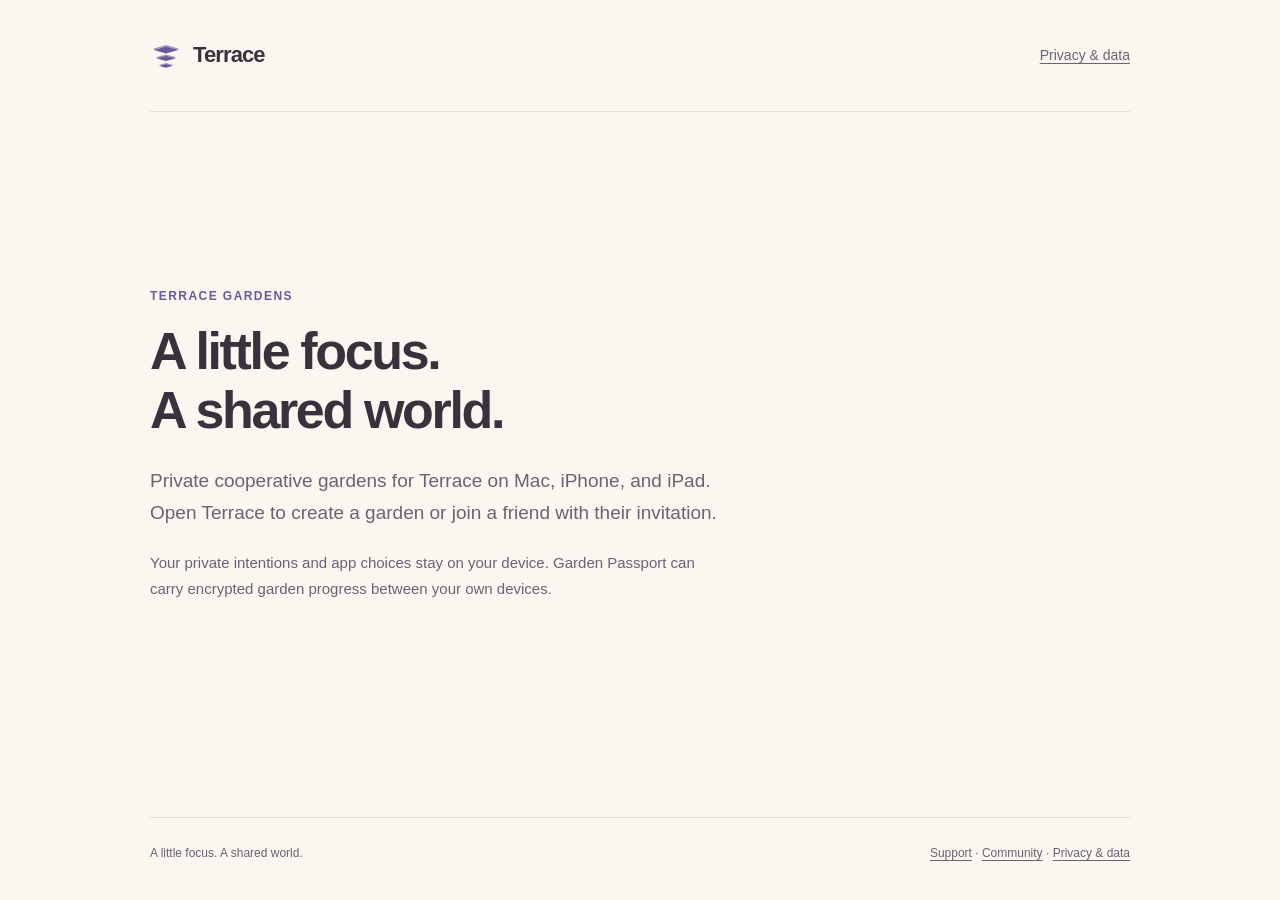
==== docs/index.html @ 82a07c38 "Publish Terrace privacy, support and community pages" ====
<!doctype html>
<html lang="en"><head><meta charset="utf-8"><meta name="referrer" content="no-referrer"><meta http-equiv="Content-Security-Policy" content="default-src 'none'; style-src 'unsafe-inline'; img-src 'self'; base-uri 'none'; form-action 'none'"><meta name="viewport" content="width=device-width, initial-scale=1"><title>Terrace — A little focus. A shared world.</title><meta name="description" content="Private cooperative gardens for quiet focus on Mac, iPhone, and iPad."><style>
  :root { color-scheme: light dark; --paper:#faf7f1; --card:#fffdf8; --ink:#38323d; --muted:#6b6272; --line:#e5ded6; --violet:#6b589c; --wash:#eee7f4; }
  * { box-sizing:border-box; }
  html { scroll-padding-top:2rem; }
  body { margin:0; background:var(--paper); color:var(--ink); font:17px/1.75 -apple-system,BlinkMacSystemFont,"Segoe UI",sans-serif; -webkit-font-smoothing:antialiased; }
  a { color:var(--violet); text-underline-offset:.22em; }
  a:focus-visible { outline:3px solid var(--violet); outline-offset:5px; border-radius:3px; }
  .skip { position:absolute; left:1rem; top:-5rem; padding:.5rem 1rem; background:var(--card); z-index:2; }
  .skip:focus { top:1rem; }
  .shell { max-width:1060px; margin:auto; padding:0 40px; }
  .masthead { display:flex; justify-content:space-between; align-items:center; gap:20px; min-height:112px; border-bottom:1px solid var(--line); }
  .brand { display:inline-flex; align-items:center; gap:11px; color:var(--ink); font-size:22px; font-weight:650; letter-spacing:-.04em; text-decoration:none; }
  .mark { display:block; flex:none; width:32px; height:32px; fill:var(--violet); }
  .mark .fold { opacity:.62; }
  .nav-link { color:var(--muted); font-size:14px; }
  .intro { max-width:720px; padding:70px 0 58px; }
  .eyebrow { color:var(--violet); font-size:12px; line-height:1.5; font-weight:650; letter-spacing:.12em; text-transform:uppercase; margin:0 0 17px; }
  h1 { font-size:clamp(34px,5vw,52px); font-weight:590; line-height:1.15; letter-spacing:-.045em; margin:0 0 24px; }
  .lede { max-width:610px; color:var(--muted); font-size:19px; line-height:1.65; margin:0; }
  .date { display:inline-block; color:var(--muted); font-size:12px; margin-top:24px; padding:4px 11px; border:1px solid var(--line); border-radius:20px; }
  .document { display:grid; grid-template-columns:190px minmax(0,1fr); gap:60px; align-items:start; padding-bottom:72px; }
  .contents { font-size:13px; line-height:1.55; padding-top:6px; }
  .contents p { margin:0 0 16px; color:var(--muted); font-size:11px; letter-spacing:.08em; text-transform:uppercase; font-weight:600; }
  .contents ol { list-style:none; padding:0; margin:0; display:grid; gap:14px; }
  .contents a { color:var(--muted); text-decoration:none; }
  .contents a:hover { color:var(--violet); text-decoration:underline; }
  .policy { max-width:610px; }
  .policy section { margin:0 0 33px; }
  h2 { font-size:19px; line-height:1.4; font-weight:620; letter-spacing:-.02em; margin:0 0 10px; }
  .policy p { color:var(--muted); margin:0; }
  .note { background:var(--wash); border-radius:18px; padding:24px 28px; margin:0 0 38px; }
  .note p { margin:0; font-size:15px; line-height:1.7; }
  .footer { display:flex; justify-content:space-between; gap:20px; border-top:1px solid var(--line); padding:25px 0 36px; color:var(--muted); font-size:12px; }
  .footer a { color:var(--muted); }
  .home { min-height:calc(100svh - 195px); display:flex; align-items:center; }
  .home .intro { padding:85px 0 110px; }
  .home h1 { max-width:660px; }
  .home .lede + p { color:var(--muted); font-size:15px; max-width:570px; margin-top:22px; }
  @media (max-width:720px) {
    .shell { padding:0 24px; } .masthead { min-height:88px; }
    .intro { padding:47px 0 36px; } .document { grid-template-columns:1fr; gap:30px; padding-bottom:30px; }
    .contents { padding:0 0 26px; border-bottom:1px solid var(--line); }
    .contents ol { grid-template-columns:repeat(2,minmax(0,1fr)); gap:13px 18px; }
    .lede { font-size:17px; } .note { padding:21px 23px; } .footer { flex-wrap:wrap; }
    .home .intro { padding:65px 0 90px; }
  }
  @media (prefers-color-scheme:dark) {
    :root { --paper:#252127; --card:#302a33; --ink:#f6f0e7; --muted:#bdb1c2; --line:#4d424f; --violet:#c7b6e7; --wash:#38303e; }
  }
  @media (prefers-contrast:more) { :root { --muted:var(--ink); } .contents a { text-decoration:underline; } }
  @media print { :root { color-scheme:light; --paper:#fff; --ink:#000; --muted:#222; } .contents,.skip,.nav-link { display:none; } .document { display:block; } .shell { padding:0; } .intro { padding:30px 0; } .note { border:1px solid #ddd; } }
</style></head>
<body><a class="skip" href="#main">Skip to content</a><div class="shell">
<header class="masthead"><a class="brand" href="./" aria-label="Terrace home"><svg class="mark" viewBox="0 0 100 100" aria-hidden="true" focusable="false"><path class="fold" d="M 12 31 L 50 20 L 88 31 L 88 26.5 L 50 15.5 L 12 26.5 Z M 21 57.5 L 50 49 L 79 57.5 L 79 53.5 L 50 45 L 21 53.5 Z M 30 81 L 50 75 L 70 81 L 70 77.5 L 50 71.5 L 30 77.5 Z"/><path d="M 12 31 L 50 42 L 88 31 L 50 20 Z M 21 57.5 L 50 66 L 79 57.5 L 50 49 Z M 30 81 L 50 87 L 70 81 L 50 75 Z"/></svg>Terrace</a><a class="nav-link" href="./privacy/">Privacy &amp; data</a></header>
<main id="main" class="home"><div class="intro"><p class="eyebrow">Terrace gardens</p><h1>A little focus.<br>A shared world.</h1><p class="lede">Private cooperative gardens for Terrace on Mac, iPhone, and iPad. Open Terrace to create a garden or join a friend with their invitation.</p><p>Your private intentions and app choices stay on your device. Garden Passport can carry encrypted garden progress between your own devices.</p></div></main>
<footer class="footer"><span>A little focus. A shared world.</span><span><a href="./support/">Support</a> · <a href="./community/">Community</a> · <a href="./privacy/">Privacy &amp; data</a></span></footer>
</div></body></html>
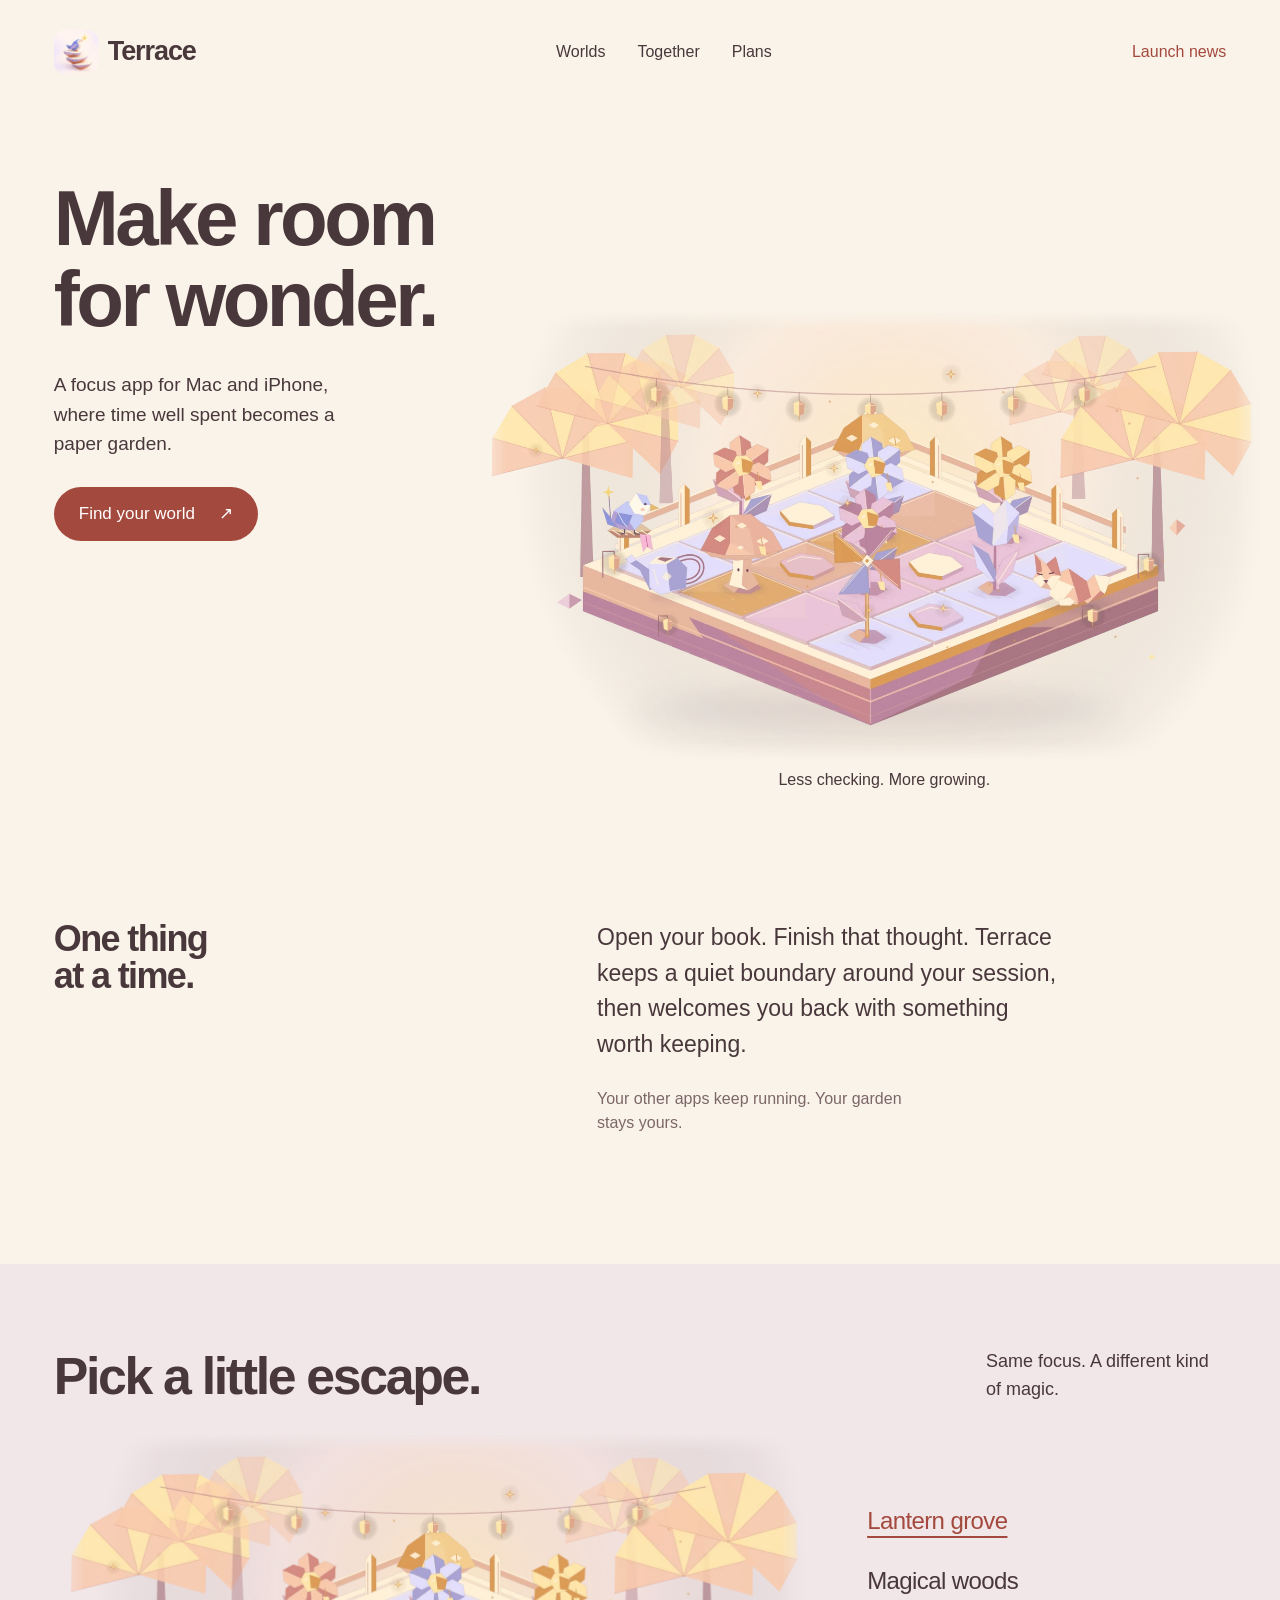
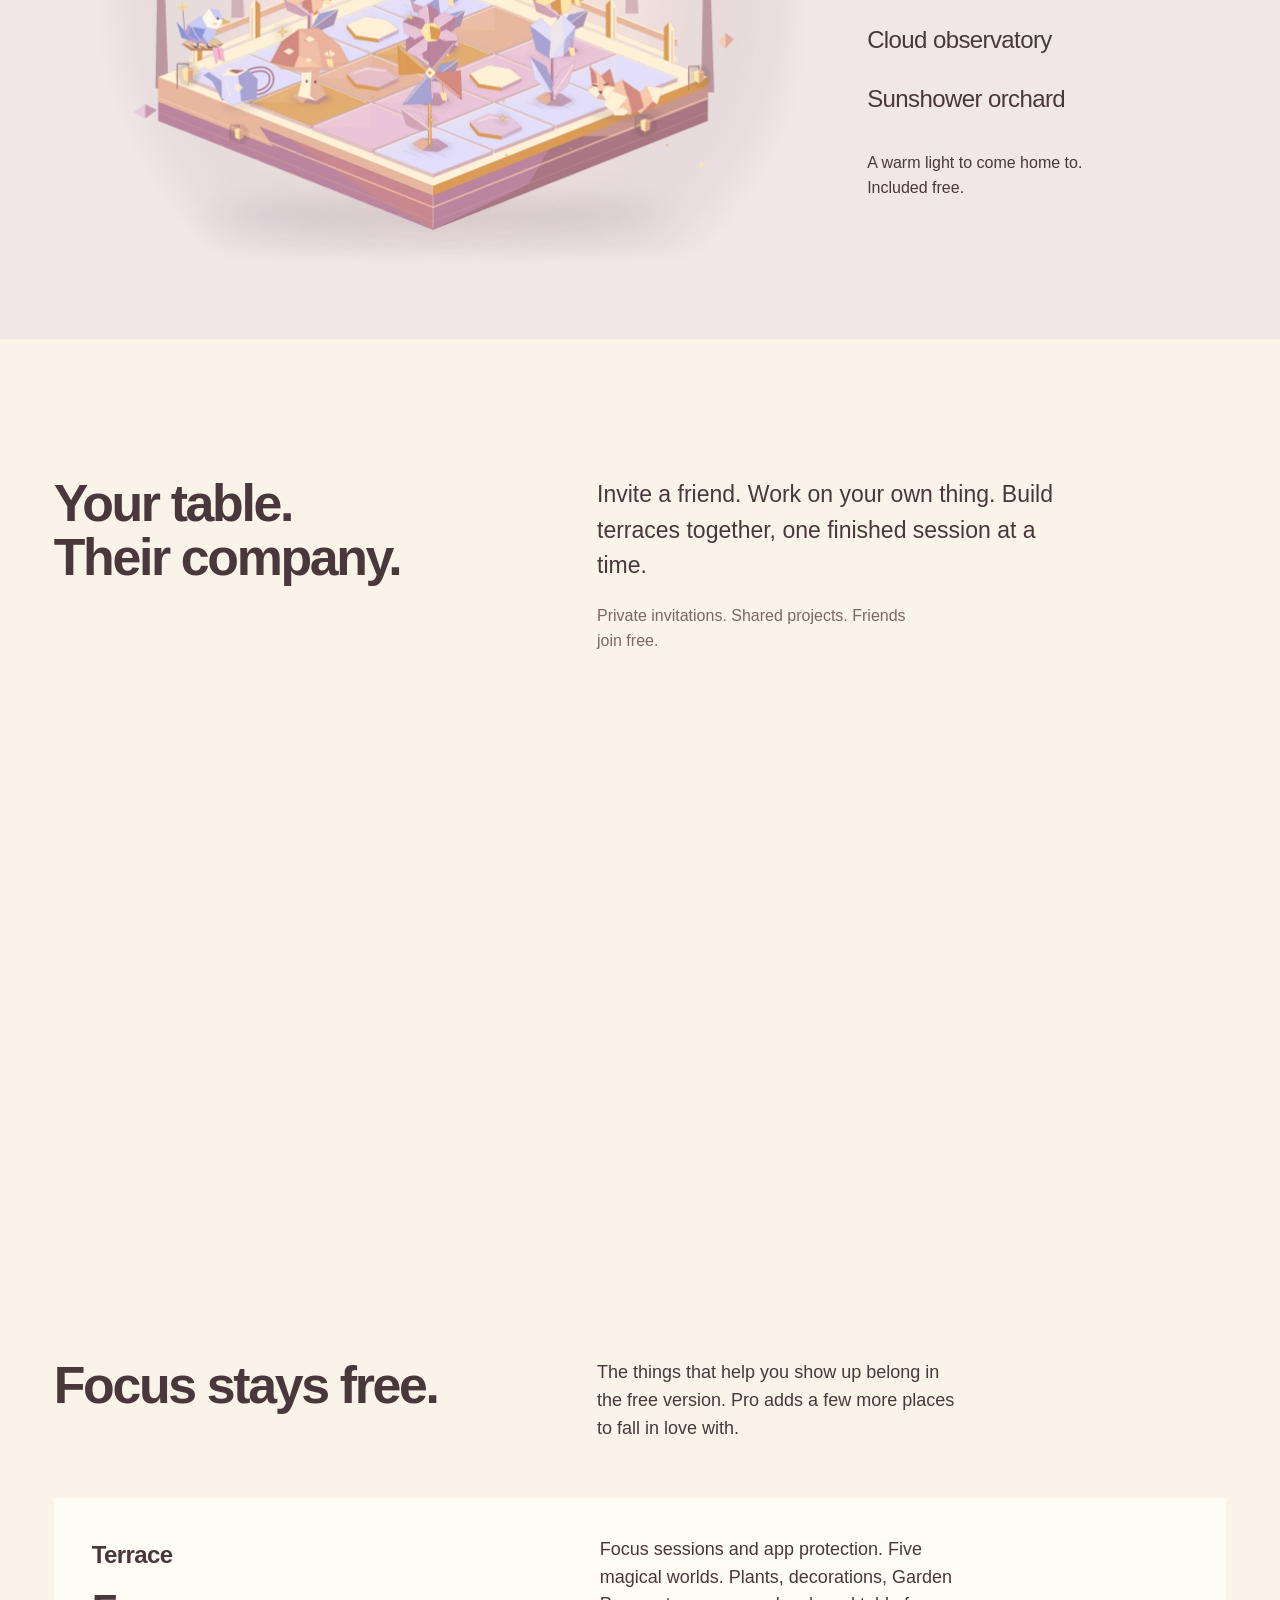
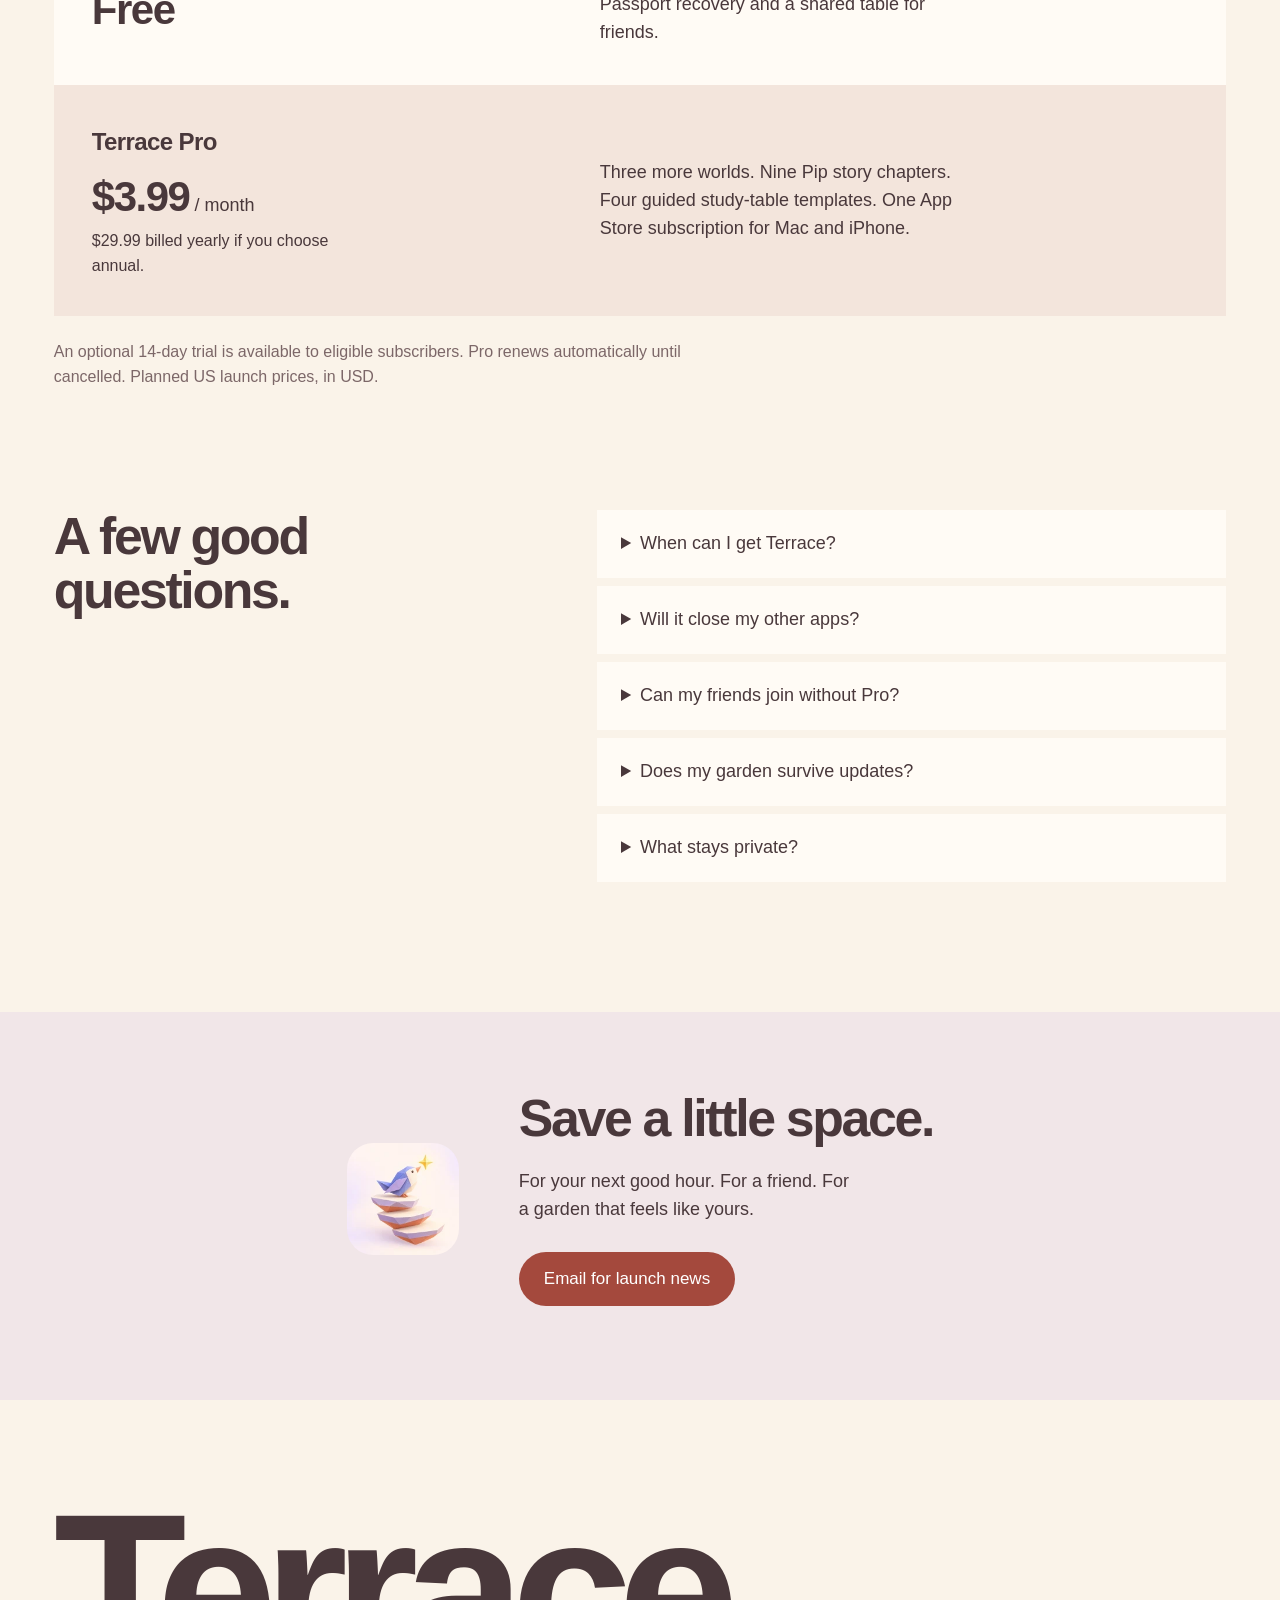
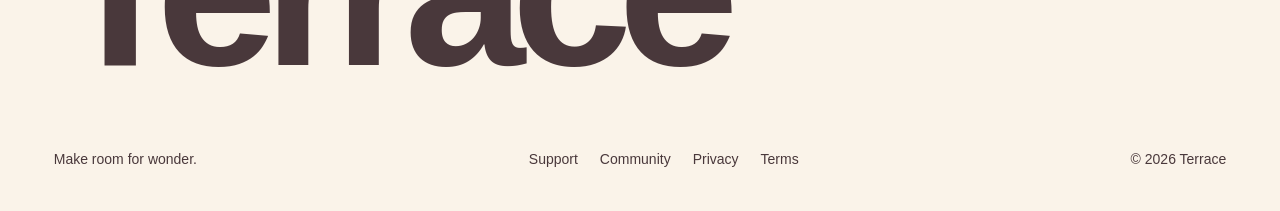
==== commit cd4ae2af: "Build Terrace's garden-led launch page" ====
--- a/docs/index.html
+++ b/docs/index.html
@@ -1,58 +1,92 @@
 <!doctype html>
-<html lang="en"><head><meta charset="utf-8"><meta name="referrer" content="no-referrer"><meta http-equiv="Content-Security-Policy" content="default-src 'none'; style-src 'unsafe-inline'; img-src 'self'; base-uri 'none'; form-action 'none'"><meta name="viewport" content="width=device-width, initial-scale=1"><title>Terrace — A little focus. A shared world.</title><meta name="description" content="Private cooperative gardens for quiet focus on Mac, iPhone, and iPad."><style>
-  :root { color-scheme: light dark; --paper:#faf7f1; --card:#fffdf8; --ink:#38323d; --muted:#6b6272; --line:#e5ded6; --violet:#6b589c; --wash:#eee7f4; }
-  * { box-sizing:border-box; }
-  html { scroll-padding-top:2rem; }
-  body { margin:0; background:var(--paper); color:var(--ink); font:17px/1.75 -apple-system,BlinkMacSystemFont,"Segoe UI",sans-serif; -webkit-font-smoothing:antialiased; }
-  a { color:var(--violet); text-underline-offset:.22em; }
-  a:focus-visible { outline:3px solid var(--violet); outline-offset:5px; border-radius:3px; }
-  .skip { position:absolute; left:1rem; top:-5rem; padding:.5rem 1rem; background:var(--card); z-index:2; }
-  .skip:focus { top:1rem; }
-  .shell { max-width:1060px; margin:auto; padding:0 40px; }
-  .masthead { display:flex; justify-content:space-between; align-items:center; gap:20px; min-height:112px; border-bottom:1px solid var(--line); }
-  .brand { display:inline-flex; align-items:center; gap:11px; color:var(--ink); font-size:22px; font-weight:650; letter-spacing:-.04em; text-decoration:none; }
-  .mark { display:block; flex:none; width:32px; height:32px; fill:var(--violet); }
-  .mark .fold { opacity:.62; }
-  .nav-link { color:var(--muted); font-size:14px; }
-  .intro { max-width:720px; padding:70px 0 58px; }
-  .eyebrow { color:var(--violet); font-size:12px; line-height:1.5; font-weight:650; letter-spacing:.12em; text-transform:uppercase; margin:0 0 17px; }
-  h1 { font-size:clamp(34px,5vw,52px); font-weight:590; line-height:1.15; letter-spacing:-.045em; margin:0 0 24px; }
-  .lede { max-width:610px; color:var(--muted); font-size:19px; line-height:1.65; margin:0; }
-  .date { display:inline-block; color:var(--muted); font-size:12px; margin-top:24px; padding:4px 11px; border:1px solid var(--line); border-radius:20px; }
-  .document { display:grid; grid-template-columns:190px minmax(0,1fr); gap:60px; align-items:start; padding-bottom:72px; }
-  .contents { font-size:13px; line-height:1.55; padding-top:6px; }
-  .contents p { margin:0 0 16px; color:var(--muted); font-size:11px; letter-spacing:.08em; text-transform:uppercase; font-weight:600; }
-  .contents ol { list-style:none; padding:0; margin:0; display:grid; gap:14px; }
-  .contents a { color:var(--muted); text-decoration:none; }
-  .contents a:hover { color:var(--violet); text-decoration:underline; }
-  .policy { max-width:610px; }
-  .policy section { margin:0 0 33px; }
-  h2 { font-size:19px; line-height:1.4; font-weight:620; letter-spacing:-.02em; margin:0 0 10px; }
-  .policy p { color:var(--muted); margin:0; }
-  .note { background:var(--wash); border-radius:18px; padding:24px 28px; margin:0 0 38px; }
-  .note p { margin:0; font-size:15px; line-height:1.7; }
-  .footer { display:flex; justify-content:space-between; gap:20px; border-top:1px solid var(--line); padding:25px 0 36px; color:var(--muted); font-size:12px; }
-  .footer a { color:var(--muted); }
-  .home { min-height:calc(100svh - 195px); display:flex; align-items:center; }
-  .home .intro { padding:85px 0 110px; }
-  .home h1 { max-width:660px; }
-  .home .lede + p { color:var(--muted); font-size:15px; max-width:570px; margin-top:22px; }
-  @media (max-width:720px) {
-    .shell { padding:0 24px; } .masthead { min-height:88px; }
-    .intro { padding:47px 0 36px; } .document { grid-template-columns:1fr; gap:30px; padding-bottom:30px; }
-    .contents { padding:0 0 26px; border-bottom:1px solid var(--line); }
-    .contents ol { grid-template-columns:repeat(2,minmax(0,1fr)); gap:13px 18px; }
-    .lede { font-size:17px; } .note { padding:21px 23px; } .footer { flex-wrap:wrap; }
-    .home .intro { padding:65px 0 90px; }
-  }
-  @media (prefers-color-scheme:dark) {
-    :root { --paper:#252127; --card:#302a33; --ink:#f6f0e7; --muted:#bdb1c2; --line:#4d424f; --violet:#c7b6e7; --wash:#38303e; }
-  }
-  @media (prefers-contrast:more) { :root { --muted:var(--ink); } .contents a { text-decoration:underline; } }
-  @media print { :root { color-scheme:light; --paper:#fff; --ink:#000; --muted:#222; } .contents,.skip,.nav-link { display:none; } .document { display:block; } .shell { padding:0; } .intro { padding:30px 0; } .note { border:1px solid #ddd; } }
-</style></head>
-<body><a class="skip" href="#main">Skip to content</a><div class="shell">
-<header class="masthead"><a class="brand" href="./" aria-label="Terrace home"><svg class="mark" viewBox="0 0 100 100" aria-hidden="true" focusable="false"><path class="fold" d="M 12 31 L 50 20 L 88 31 L 88 26.5 L 50 15.5 L 12 26.5 Z M 21 57.5 L 50 49 L 79 57.5 L 79 53.5 L 50 45 L 21 53.5 Z M 30 81 L 50 75 L 70 81 L 70 77.5 L 50 71.5 L 30 77.5 Z"/><path d="M 12 31 L 50 42 L 88 31 L 50 20 Z M 21 57.5 L 50 66 L 79 57.5 L 50 49 Z M 30 81 L 50 87 L 70 81 L 50 75 Z"/></svg>Terrace</a><a class="nav-link" href="./privacy/">Privacy &amp; data</a></header>
-<main id="main" class="home"><div class="intro"><p class="eyebrow">Terrace gardens</p><h1>A little focus.<br>A shared world.</h1><p class="lede">Private cooperative gardens for Terrace on Mac, iPhone, and iPad. Open Terrace to create a garden or join a friend with their invitation.</p><p>Your private intentions and app choices stay on your device. Garden Passport can carry encrypted garden progress between your own devices.</p></div></main>
-<footer class="footer"><span>A little focus. A shared world.</span><span><a href="./support/">Support</a> · <a href="./community/">Community</a> · <a href="./privacy/">Privacy &amp; data</a></span></footer>
-</div></body></html>+<html lang="en">
+<head>
+  <meta charset="utf-8">
+  <meta name="viewport" content="width=device-width, initial-scale=1">
+  <meta name="referrer" content="no-referrer">
+  <meta http-equiv="Content-Security-Policy" content="default-src 'none'; style-src 'self'; script-src 'self'; img-src 'self'; base-uri 'none'; form-action 'none'; object-src 'none'">
+  <title>Terrace — Make room for wonder</title>
+  <meta name="description" content="A focus app for Mac and iPhone, where time well spent becomes a paper garden. Grow on your own, or share a study table with friends.">
+  <meta name="theme-color" content="#FAF3E9">
+  <link rel="canonical" href="https://terrace-garden.github.io/">
+  <meta property="og:title" content="Terrace — Make room for wonder">
+  <meta property="og:description" content="Less checking. A little more wonder. A paper garden for your focus, coming to Mac and iPhone.">
+  <meta property="og:type" content="website">
+  <meta property="og:url" content="https://terrace-garden.github.io/">
+  <meta property="og:image" content="https://terrace-garden.github.io/assets/social-preview.png">
+  <meta name="twitter:card" content="summary_large_image">
+  <link rel="icon" href="assets/terrace-icon.webp">
+  <link rel="preload" href="assets/lantern-grove.webp" as="image" fetchpriority="high">
+  <link rel="stylesheet" href="landing.css">
+  <script src="landing.js" defer></script>
+</head>
+<body>
+  <a class="skip" href="#main">Skip to content</a>
+  <header class="masthead frame">
+    <a class="wordmark" href="./" aria-label="Terrace home"><img src="assets/terrace-icon.webp" width="44" height="44" alt="">Terrace</a>
+    <nav aria-label="Main navigation"><a href="#worlds">Worlds</a><a href="#together">Together</a><a href="#plans">Plans</a></nav>
+    <a class="launch-link" href="#launch">Launch news</a>
+  </header>
+  <main id="main">
+    <section class="hero frame" aria-labelledby="hero-title">
+      <div class="hero-copy">
+        <h1 id="hero-title"><span>Make room</span><span>for wonder.</span></h1>
+        <p>A focus app for Mac and iPhone, where time well spent becomes a paper garden.</p>
+        <a class="button" href="#worlds">Find your world <span aria-hidden="true">↗</span></a>
+      </div>
+      <figure class="hero-garden">
+        <img src="assets/lantern-grove.webp" alt="An origami terrace with peach paper trees, lanterns, flowers and Pip perched on the fence." width="1520" height="860" fetchpriority="high">
+        <figcaption>Less checking. More growing.</figcaption>
+      </figure>
+    </section>
+    <section class="focus-intro frame" aria-labelledby="focus-title">
+      <h2 id="focus-title">One thing at a time.</h2>
+      <p>Open your book. Finish that thought. Terrace keeps a quiet boundary around your session, then welcomes you back with something worth keeping.</p>
+      <p class="focus-footnote">Your other apps keep running. Your garden stays yours.</p>
+    </section>
+    <section class="worlds" id="worlds" aria-labelledby="worlds-title">
+      <div class="world-heading frame"><h2 id="worlds-title">Pick a little escape.</h2><p>Same focus. A different kind of magic.</p></div>
+      <div class="world-stage frame" data-ui>
+        <div class="world-picture" role="tabpanel" id="world-panel" aria-labelledby="world-lantern">
+          <img id="world-image" src="assets/lantern-grove.webp" alt="Lantern grove, with peach paper trees and a warm string of lanterns." width="1520" height="860" loading="lazy" decoding="async">
+        </div>
+        <div class="world-picker">
+          <div class="world-tabs" role="tablist" aria-label="Garden worlds" aria-orientation="vertical">
+            <button id="world-lantern" type="button" role="tab" aria-selected="true" aria-controls="world-panel" data-world="lantern">Lantern grove</button>
+            <button id="world-woods" type="button" role="tab" aria-selected="false" aria-controls="world-panel" tabindex="-1" data-world="woods">Magical woods</button>
+            <button id="world-cloud" type="button" role="tab" aria-selected="false" aria-controls="world-panel" tabindex="-1" data-world="cloud">Cloud observatory</button>
+            <button id="world-orchard" type="button" role="tab" aria-selected="false" aria-controls="world-panel" tabindex="-1" data-world="orchard">Sunshower orchard</button>
+          </div>
+          <p id="world-description" aria-live="polite" aria-atomic="true">A warm light to come home to. Included free.</p>
+          <noscript><p>These are a few of Terrace’s eight garden worlds. Lantern grove is shown above.</p></noscript>
+        </div>
+      </div>
+    </section>
+    <section class="together frame" id="together" aria-labelledby="together-title">
+      <div class="together-copy"><h2 id="together-title">Your table.<br>Their company.</h2><p>Invite a friend. Work on your own thing. Build terraces together, one finished session at a time.</p><p>Private invitations. Shared projects. Friends join free.</p></div>
+      <figure class="shared-garden"><img src="assets/together.webp" width="1840" height="784" alt="Five connected origami terraces with bridges, paper plants and a shared study table." loading="lazy" decoding="async"></figure>
+    </section>
+    <section class="plans frame" id="plans" aria-labelledby="plans-title">
+      <div class="plan-intro"><h2 id="plans-title">Focus stays free.</h2><p>The things that help you show up belong in the free version. Pro adds a few more places to fall in love with.</p></div>
+      <div class="plan-row"><div><h3>Terrace</h3><p class="price">Free</p></div><p>Focus sessions and app protection. Five magical worlds. Plants, decorations, Garden Passport recovery and a shared table for friends.</p></div>
+      <div class="plan-row pro"><div><h3>Terrace Pro</h3><p class="price">$3.99<span> / month</span></p><p>$29.99 billed yearly if you choose annual.</p></div><p>Three more worlds. Nine Pip story chapters. Four guided study-table templates. One App Store subscription for Mac and iPhone.</p></div>
+      <p class="plan-terms">An optional 14-day trial is available to eligible subscribers. Pro renews automatically until cancelled. Planned US launch prices, in USD.</p>
+    </section>
+    <section class="questions frame" id="questions" aria-labelledby="questions-title">
+      <h2 id="questions-title">A few good questions.</h2>
+      <div class="answers">
+        <details><summary>When can I get Terrace?</summary><p>We’re preparing Terrace for launch on Mac and iPhone. It isn’t publicly available yet. <a href="#launch">Email us for launch news.</a></p></details>
+        <details><summary>Will it close my other apps?</summary><p>No. On Mac, selected apps are hidden or covered while their work keeps running. macOS manages system dialogs and Space transitions. On iPhone, optional Screen Time permission lets Terrace shield the apps you choose.</p></details>
+        <details><summary>Can my friends join without Pro?</summary><p>Yes. Basic shared gardens and joining a study table are free. Each person works on their own task, and completed sessions help the garden’s shared projects.</p></details>
+        <details><summary>Does my garden survive updates?</summary><p>Yes. Earned progress stays when you update the same app or when Pro ends. Garden Passport connects earned progress between your devices and lets you keep a private recovery copy. A running session stays on the device where it began.</p></details>
+        <details><summary>What stays private?</summary><p>Your study intention and app choices stay on your device. Together is optional and invite-only. This website has no analytics or advertising trackers. <a href="privacy/">Read our privacy policy.</a></p></details>
+      </div>
+    </section>
+    <section class="launch frame" id="launch" aria-labelledby="launch-title">
+      <img class="launch-icon" src="assets/terrace-icon.webp" width="112" height="112" alt="Pip, Terrace’s lilac folded-paper bird, above three peach terraces." loading="lazy">
+      <div><h2 id="launch-title">Save a little space.</h2><p>For your next good hour. For a friend. For a garden that feels like yours.</p><a class="button" href="mailto:veil@tryrlay.com?subject=Terrace%20launch%20news&amp;body=Please%20email%20me%20when%20Terrace%20is%20publicly%20available.%0A">Email for launch news</a></div>
+    </section>
+  </main>
+  <footer class="footer frame"><p class="footer-name" aria-hidden="true">Terrace</p><div class="footer-links"><p>Make room for wonder.</p><nav aria-label="Footer navigation"><a href="support/">Support</a><a href="community/">Community</a><a href="privacy/">Privacy</a><a href="https://www.apple.com/legal/internet-services/itunes/dev/stdeula/">Terms</a></nav><p>© 2026 Terrace</p></div></footer>
+</body>
+</html>
--- a/docs/landing.css
+++ b/docs/landing.css
@@ -0,0 +1,174 @@
+:root {
+  color-scheme: light;
+  --paper: #FAF3E9; --card: #FFFBF5; --ink: #49383B; --muted: #7C6768;
+  --accent: #A4493D; --action-ink: #FFFFFF; --warm: #F3E5DC; --world: #F1E6E8;
+  --body: -apple-system, BlinkMacSystemFont, "Segoe UI", sans-serif;
+  --round: ui-rounded, "SF Pro Rounded", -apple-system, BlinkMacSystemFont, "Segoe UI", sans-serif;
+  --ease: cubic-bezier(.22,1,.36,1); --pad: clamp(20px,4.2vw,72px); --max: 1480px;
+}
+* { box-sizing: border-box; }
+html { scroll-behavior: smooth; scroll-padding-top: 24px; }
+body { margin: 0; background: var(--paper); color: var(--ink); font: 18px/1.55 var(--body); -webkit-font-smoothing: antialiased; }
+button,a { -webkit-tap-highlight-color: transparent; }
+a { color: inherit; text-underline-offset: .22em; }
+a:hover { text-decoration-thickness: 2px; }
+button { font: inherit; color: inherit; cursor: pointer; }
+:focus-visible { outline: 3px solid var(--accent); outline-offset: 6px; }
+::selection { color: var(--ink); background: var(--warm); }
+img { display: block; max-width: 100%; height: auto; }
+figure,p,h1,h2,h3 { margin: 0; }
+h1,h2,h3,.wordmark,.price,.footer-name { font-family: var(--round); font-weight: 600; }
+h1,h2 { letter-spacing: -.045em; line-height: 1.04; text-wrap: balance; }
+h1 { font-size: clamp(56px,6.1vw,90px); }
+h1 span { display: block; }
+h2 { font-size: clamp(36px,4.05vw,60px); }
+h3 { font-size: 24px; letter-spacing: -.025em; }
+p { max-width: 49ch; }
+.frame { width: min(100%,var(--max)); margin-inline: auto; padding-inline: var(--pad); }
+.skip { position: fixed; z-index: 10; top: -100px; left: 16px; background: var(--ink); color: var(--paper); padding: 12px; }
+.skip:focus { top: 16px; }
+.masthead { height: 104px; display: flex; align-items: center; justify-content: space-between; gap: 28px; }
+.wordmark { font-size: 27px; letter-spacing: -.04em; text-decoration: none; display: inline-flex; align-items: center; gap: 10px; }
+.wordmark img { border-radius: 11px; }
+nav { display: flex; align-items: center; gap: 32px; }
+nav a,.launch-link { font-size: 16px; text-decoration: none; }
+.launch-link { color: var(--accent); }
+.hero { min-height: 650px; height: min(760px,calc(100svh - 104px)); position: relative; display: grid; grid-template-columns: 5fr 7fr; align-items: center; gap: 0; }
+.hero-copy { align-self: start; padding-top: 74px; z-index: 1; }
+.hero-copy p { max-width: 31ch; margin-top: 30px; font-size: 19px; }
+.button { margin-top: 28px; display: inline-flex; align-items: center; justify-content: center; gap: 24px; min-height: 54px; padding: 13px 25px; border-radius: 100px; background: var(--accent); color: var(--action-ink); font-size: 17px; font-weight: 500; text-decoration: none; transition: transform 160ms var(--ease),opacity 160ms ease; }
+.button:hover { transform: translateY(-2px); }
+.button:active { transform: scale(.98); }
+.hero-garden { padding-top: 136px; position: relative; min-width: 0; }
+.hero-garden img { width: 116%; max-width: none; margin-left: -10%; }
+/* Alpha-edge compositing preserves the native art's translucent paper light.
+   These masks feather export boundaries; they do not paint a gradient surface. */
+.hero-garden img,.world-picture img {
+  mask-image: linear-gradient(transparent,#000 4%,#000 96%,transparent),linear-gradient(90deg,transparent,#000 4%,#000 96%,transparent); /* taste-skill-ignore: alpha-only export-edge mask, not a gradient fill. */
+  mask-composite: intersect;
+}
+.hero-garden figcaption { text-align: center; margin-top: 8px; font-size: 16px; }
+.focus-intro { padding-top: 56px; padding-bottom: 128px; display: grid; grid-template-columns: 5fr 7fr; column-gap: 8%; }
+.focus-intro h2 { font-size: 36px; max-width: 11ch; }
+.focus-intro p { font-size: 23px; max-width: 37ch; }
+.focus-intro .focus-footnote { grid-column: 2; font-size: 16px; margin-top: 24px; color: var(--muted); }
+.worlds { background: var(--world); padding-block: 84px 76px; }
+.world-heading { display: flex; align-items: end; justify-content: space-between; gap: 40px; }
+.world-heading p { max-width: 24ch; }
+.world-stage { display: grid; grid-template-columns: 8fr 4fr; gap: 3%; align-items: center; padding-top: 30px; }
+.world-picture { min-width: 0; }
+.world-picture img { width: 100%; }
+.world-picker { padding-left: 20px; }
+.world-tabs { display: flex; flex-direction: column; align-items: start; gap: 6px; }
+.world-tabs button { min-height: 48px; background: none; border: 0; padding: 8px 0; text-align: left; font-family: var(--round); font-size: 24px; font-weight: 500; letter-spacing: -.025em; }
+.world-tabs button[aria-selected=true] { color: var(--accent); text-decoration: underline; text-underline-offset: .3em; text-decoration-thickness: 2px; }
+.world-tabs button:active { transform: translateY(1px); }
+.world-picker p { margin-top: 26px; max-width: 25ch; font-size: 16px; min-height: 3.2em; }
+.together { padding-top: 138px; padding-bottom: 100px; }
+.together-copy { display: grid; grid-template-columns: 5fr 7fr; column-gap: 8%; }
+.together-copy h2 { grid-row: span 2; }
+.together-copy p { max-width: 37ch; font-size: 23px; }
+.together-copy p+p { margin-top: 20px; font-size: 16px; color: var(--muted); }
+.shared-garden { margin-top: 56px; }
+.shared-garden img { width: 100%; }
+.plans { padding-top: 50px; padding-bottom: 120px; }
+.plan-intro { display: grid; grid-template-columns: 5fr 7fr; column-gap: 8%; margin-bottom: 55px; }
+.plan-intro p { max-width: 37ch; }
+.plan-row { background: var(--card); display: grid; grid-template-columns: 5fr 7fr; gap: 8%; padding: 38px; }
+.plan-row.pro { background: var(--warm); }
+.plan-row>p { align-self: center; max-width: 36ch; }
+.price { font-size: 42px; line-height: 1.2; letter-spacing: -.035em; margin-block: 12px 6px; }
+.price span { font-family: var(--body); font-size: 18px; font-weight: 400; letter-spacing: 0; }
+.plan-row div>p:not(.price) { font-size: 16px; max-width: 27ch; }
+.plan-terms { font-size: 16px; margin-top: 24px; max-width: 78ch; color: var(--muted); }
+.questions { padding-bottom: 130px; display: grid; grid-template-columns: 5fr 7fr; gap: 8%; }
+.questions h2 { max-width: 12ch; }
+.answers { display: grid; gap: 8px; }
+details { padding: 20px 24px; background: var(--card); }
+summary { cursor: pointer; font-weight: 500; min-height: 28px; padding-right: 14px; }
+details p { margin-top: 16px; font-size: 17px; }
+.launch { padding-block: 80px 94px; display: flex; justify-content: center; align-items: center; gap: 60px; background: var(--world); }
+.launch-icon { border-radius: 26px; flex-shrink: 0; }
+.launch p { margin-top: 22px; max-width: 34ch; }
+.footer { padding-top: 70px; padding-bottom: 40px; }
+.footer-name { font-size: clamp(100px,17vw,240px); line-height: 1.1; letter-spacing: -.065em; }
+.footer-links { margin-top: 40px; display: flex; justify-content: space-between; gap: 28px; align-items: center; }
+.footer-links p,.footer-links nav a { font-size: 14px; }
+.footer-links nav { gap: 22px; }
+@media (max-width: 1000px) {
+  .hero { min-height: 620px; height: auto; grid-template-columns: 1fr 1fr; }
+  .hero-copy { padding-top: 62px; }
+  h1 { font-size: 64px; }
+  .hero-garden { padding-top: 160px; }
+  .hero-garden img { width: 125%; margin-left: -12%; }
+  .world-heading { align-items: start; }
+  .world-stage { grid-template-columns: 7fr 5fr; gap: 0; }
+  .world-tabs button { font-size: 21px; }
+  .footer-links { flex-wrap: wrap; }
+  .focus-intro,.together-copy,.plan-intro,.questions { column-gap: 6%; }
+}
+@media (max-width: 900px) {
+  .masthead { height: 82px; gap: 16px; }
+  .masthead nav { display: none; }
+  .wordmark { font-size: 25px; gap: 7px; }
+  .wordmark img { width: 37px; height: 37px; border-radius: 9px; }
+  .launch-link { font-size: 15px; }
+  .hero { display: flex; flex-direction: column; min-height: 0; padding-top: 35px; padding-bottom: 48px; }
+  .hero-copy { align-self: start; padding-top: 0; }
+  h1 { font-size: clamp(49px,13vw,74px); line-height: 1.02; }
+  h2 { font-size: 38px; }
+  .hero-copy p { font-size: 18px; margin-top: 24px; max-width: 29ch; }
+  .hero-copy .button { margin-top: 24px; }
+  .hero-garden { padding-top: 24px; margin-inline: -15px; width: calc(100% + 30px); }
+  .hero-garden img { width: 100%; max-width: 100%; margin-left: 0; }
+  .hero-garden figcaption { margin-top: 8px; font-size: 15px; }
+  .focus-intro { display: block; padding-top: 28px; padding-bottom: 72px; }
+  .focus-intro h2 { font-size: 34px; max-width: 14ch; }
+  .focus-intro p { margin-top: 24px; font-size: 20px; }
+  .focus-intro .focus-footnote { margin-top: 20px; font-size: 16px; }
+  .worlds { padding-block: 56px 44px; }
+  .world-heading { display: block; }
+  .world-heading p { margin-top: 22px; max-width: none; }
+  .world-stage { display: flex; flex-direction: column; padding-top: 22px; }
+  .world-picture { margin-inline: -15px; width: calc(100% + 30px); }
+  .world-picker { padding: 22px 0 0; width: 100%; }
+  .world-tabs { display: grid; grid-template-columns: 1fr 1fr; gap: 8px 20px; }
+  .world-tabs button { font-size: 18px; min-height: 52px; }
+  .world-picker p { max-width: 36ch; min-height: 3em; margin-top: 18px; }
+  .together { padding-top: 74px; padding-bottom: 66px; }
+  .together-copy { display: block; }
+  .together-copy p { margin-top: 25px; font-size: 20px; }
+  .together-copy p+p { margin-top: 20px; }
+  .shared-garden { margin-top: 35px; }
+  .plans { padding-top: 16px; padding-bottom: 76px; }
+  .plan-intro { display: block; margin-bottom: 30px; }
+  .plan-intro p { margin-top: 24px; }
+  .plan-row { display: block; padding: 28px 24px; }
+  .plan-row>p { margin-top: 23px; }
+  .price { font-size: 40px; }
+  .questions { display: block; padding-bottom: 78px; }
+  .questions h2 { max-width: 14ch; }
+  .answers { margin-top: 30px; }
+  details { padding-inline: 20px; }
+  .launch { flex-direction: column; align-items: start; gap: 26px; padding-block: 48px 56px; }
+  .launch-icon { width: 80px; height: 80px; border-radius: 19px; }
+  .launch h2 { font-size: 36px; }
+  .footer { padding-top: 36px; padding-bottom: 30px; }
+  .footer-name { font-size: 24vw; }
+  .footer-links { margin-top: 24px; gap: 24px; }
+  .footer-links nav { flex-wrap: wrap; gap: 16px 24px; }
+}
+@media (prefers-reduced-motion: no-preference) {
+  .hero-copy h1 span { animation: line-arrive 700ms var(--ease) both; }
+  .hero-copy h1 span+span { animation-delay: 70ms; }
+  .hero-garden img { animation: garden-arrive 1100ms var(--ease) both; }
+  .world-picture.is-changing img { animation: world-arrive 600ms var(--ease); }
+  @keyframes line-arrive { from { transform: translateY(14px); opacity: .1; } to { transform: none; opacity: 1; } }
+  @keyframes garden-arrive { from { transform: translateY(24px) scale(.96); opacity: .1; } to { transform: none; opacity: 1; } }
+  @keyframes world-arrive { from { transform: translateY(10px) scale(.985); opacity: .3; } to { transform: none; opacity: 1; } }
+}
+@media (prefers-reduced-motion: reduce) {
+  html { scroll-behavior: auto; }
+  *,*::before,*::after { animation: none !important; transition: none !important; }
+}
+@media (prefers-contrast:more) { :root { --muted:var(--ink); } a { text-decoration: underline; } }
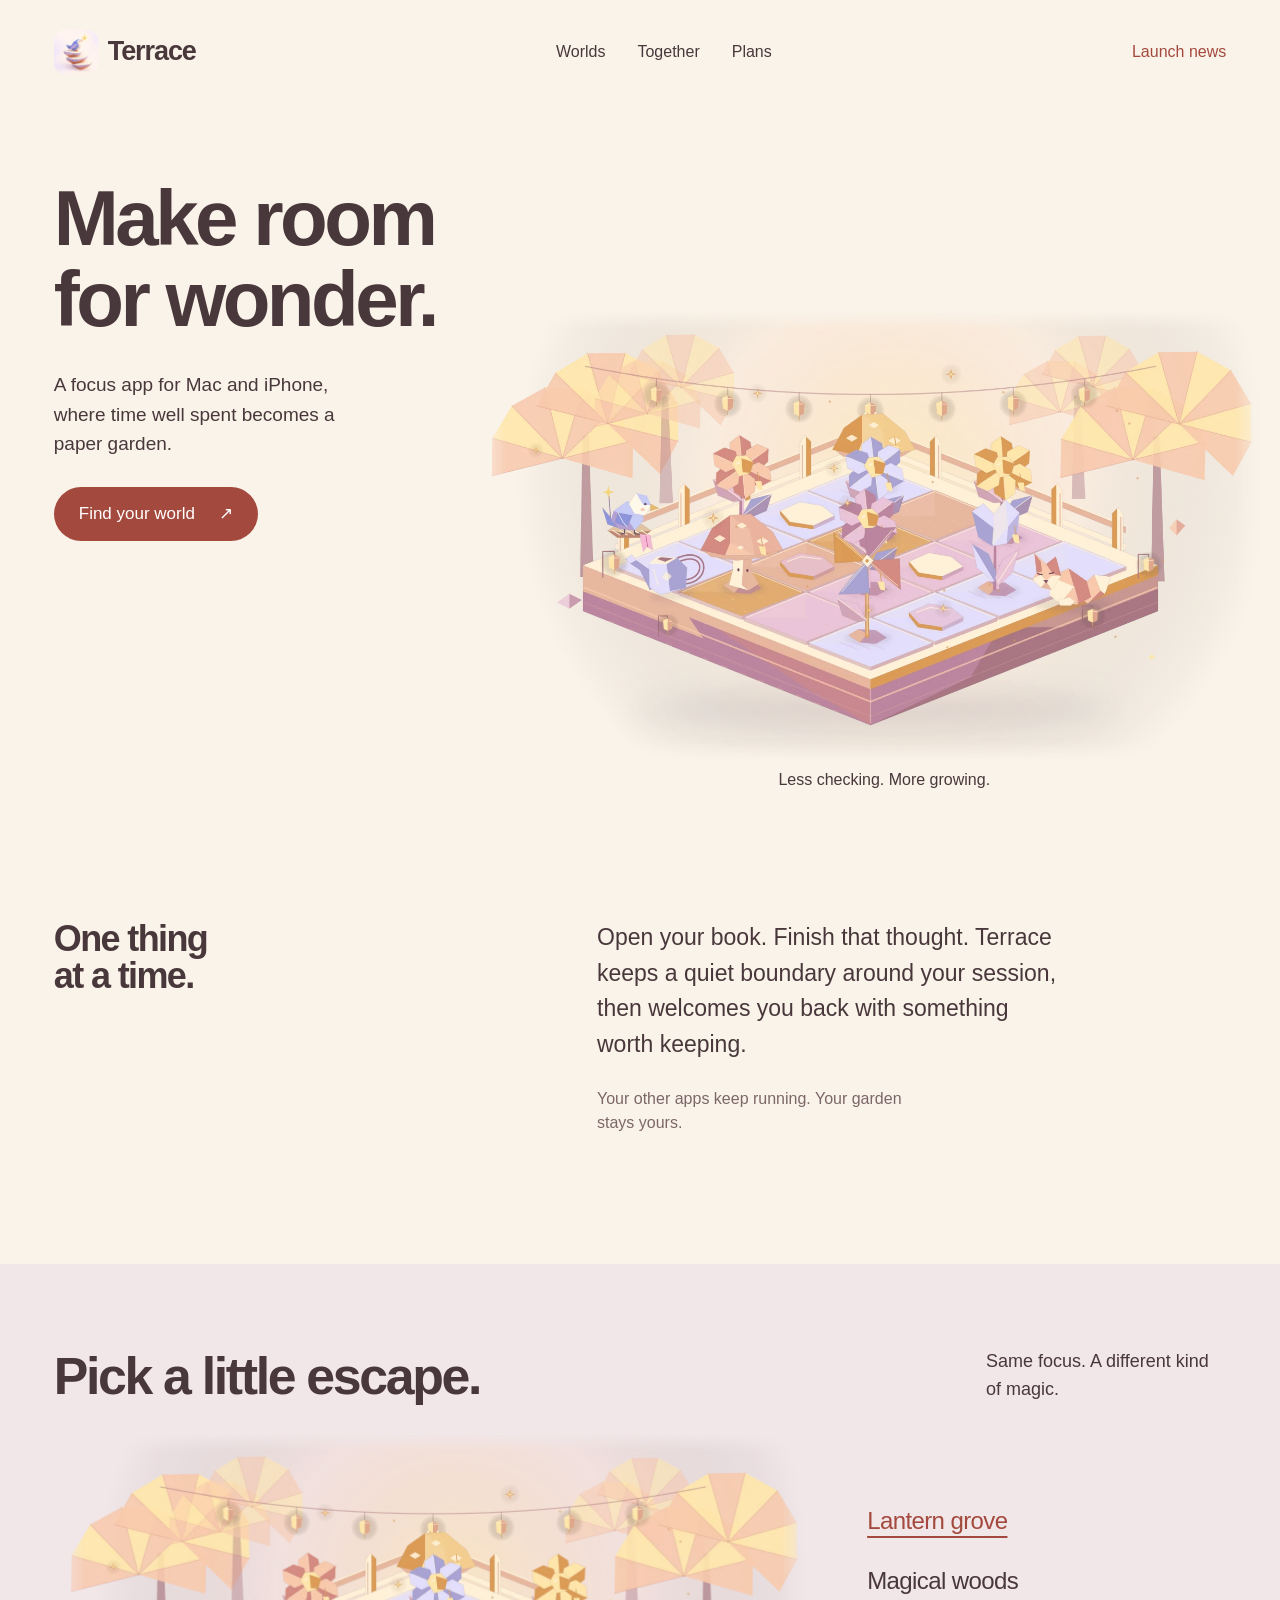
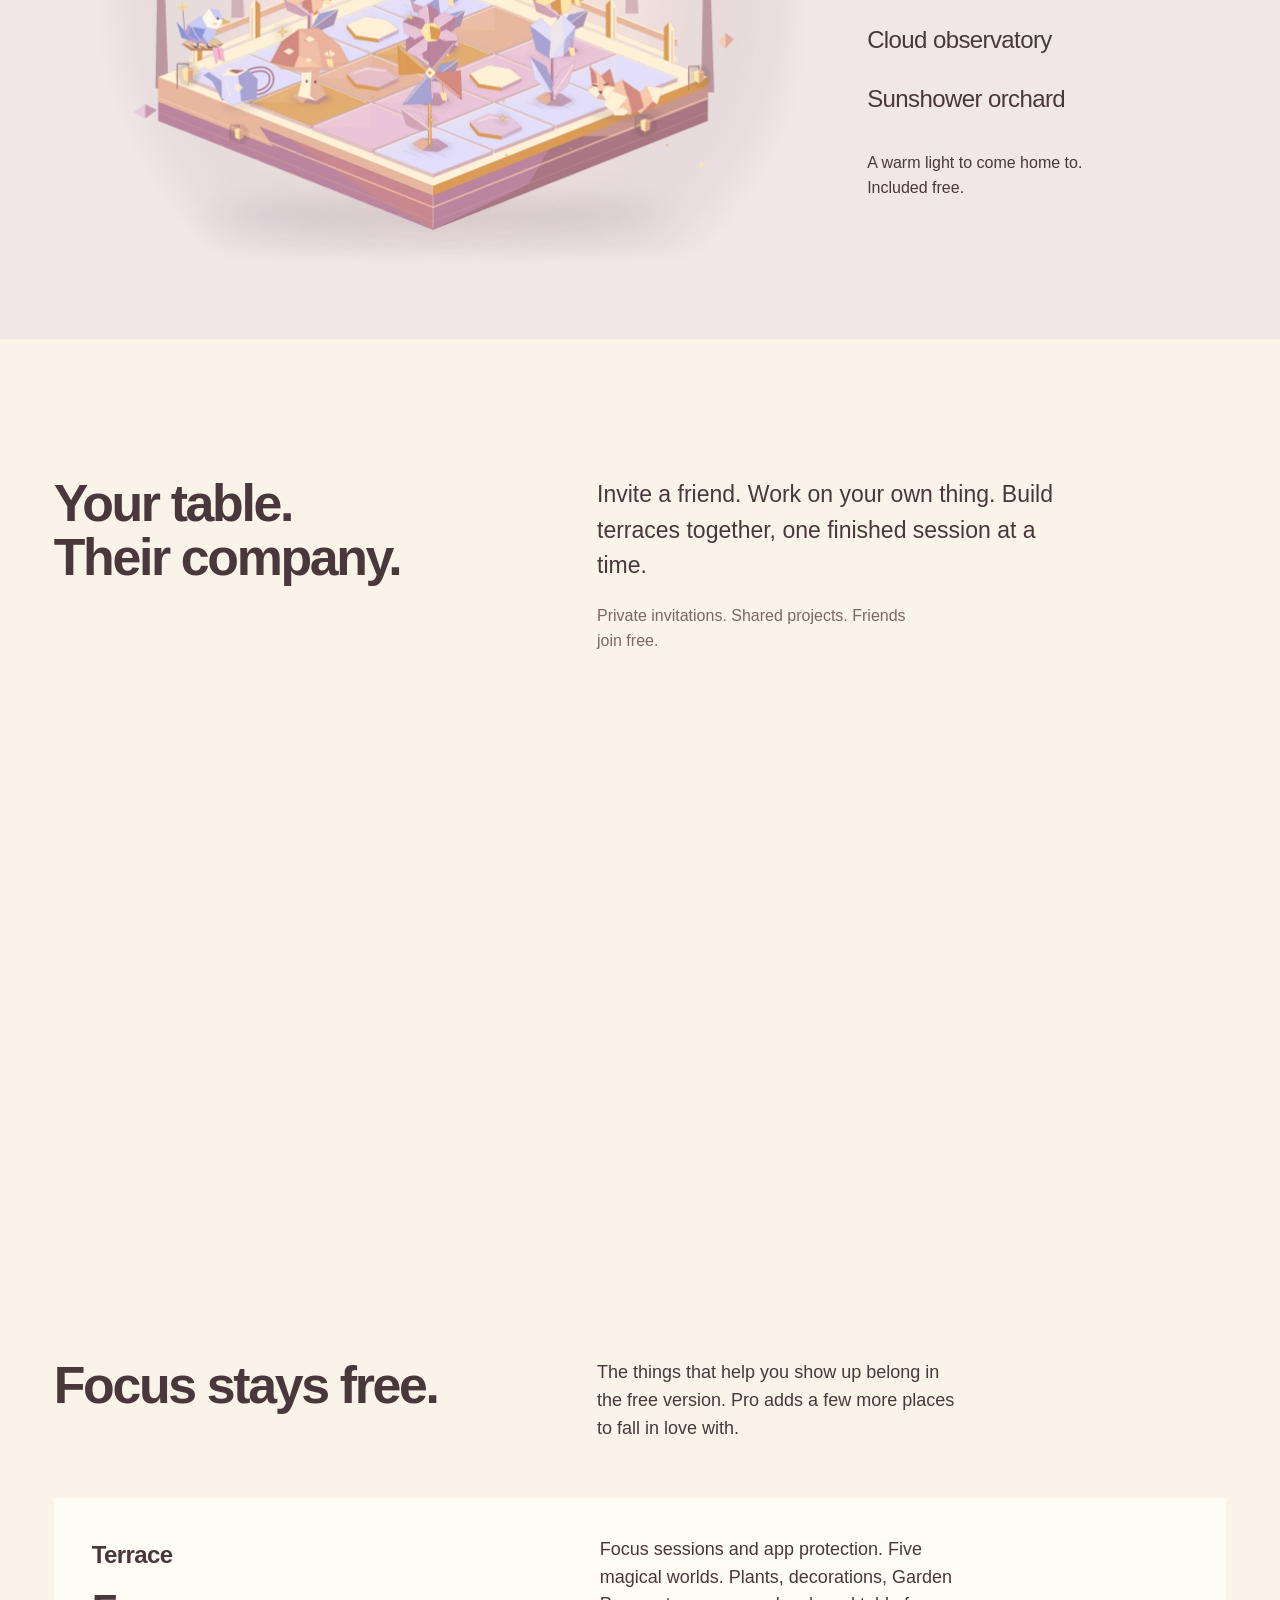
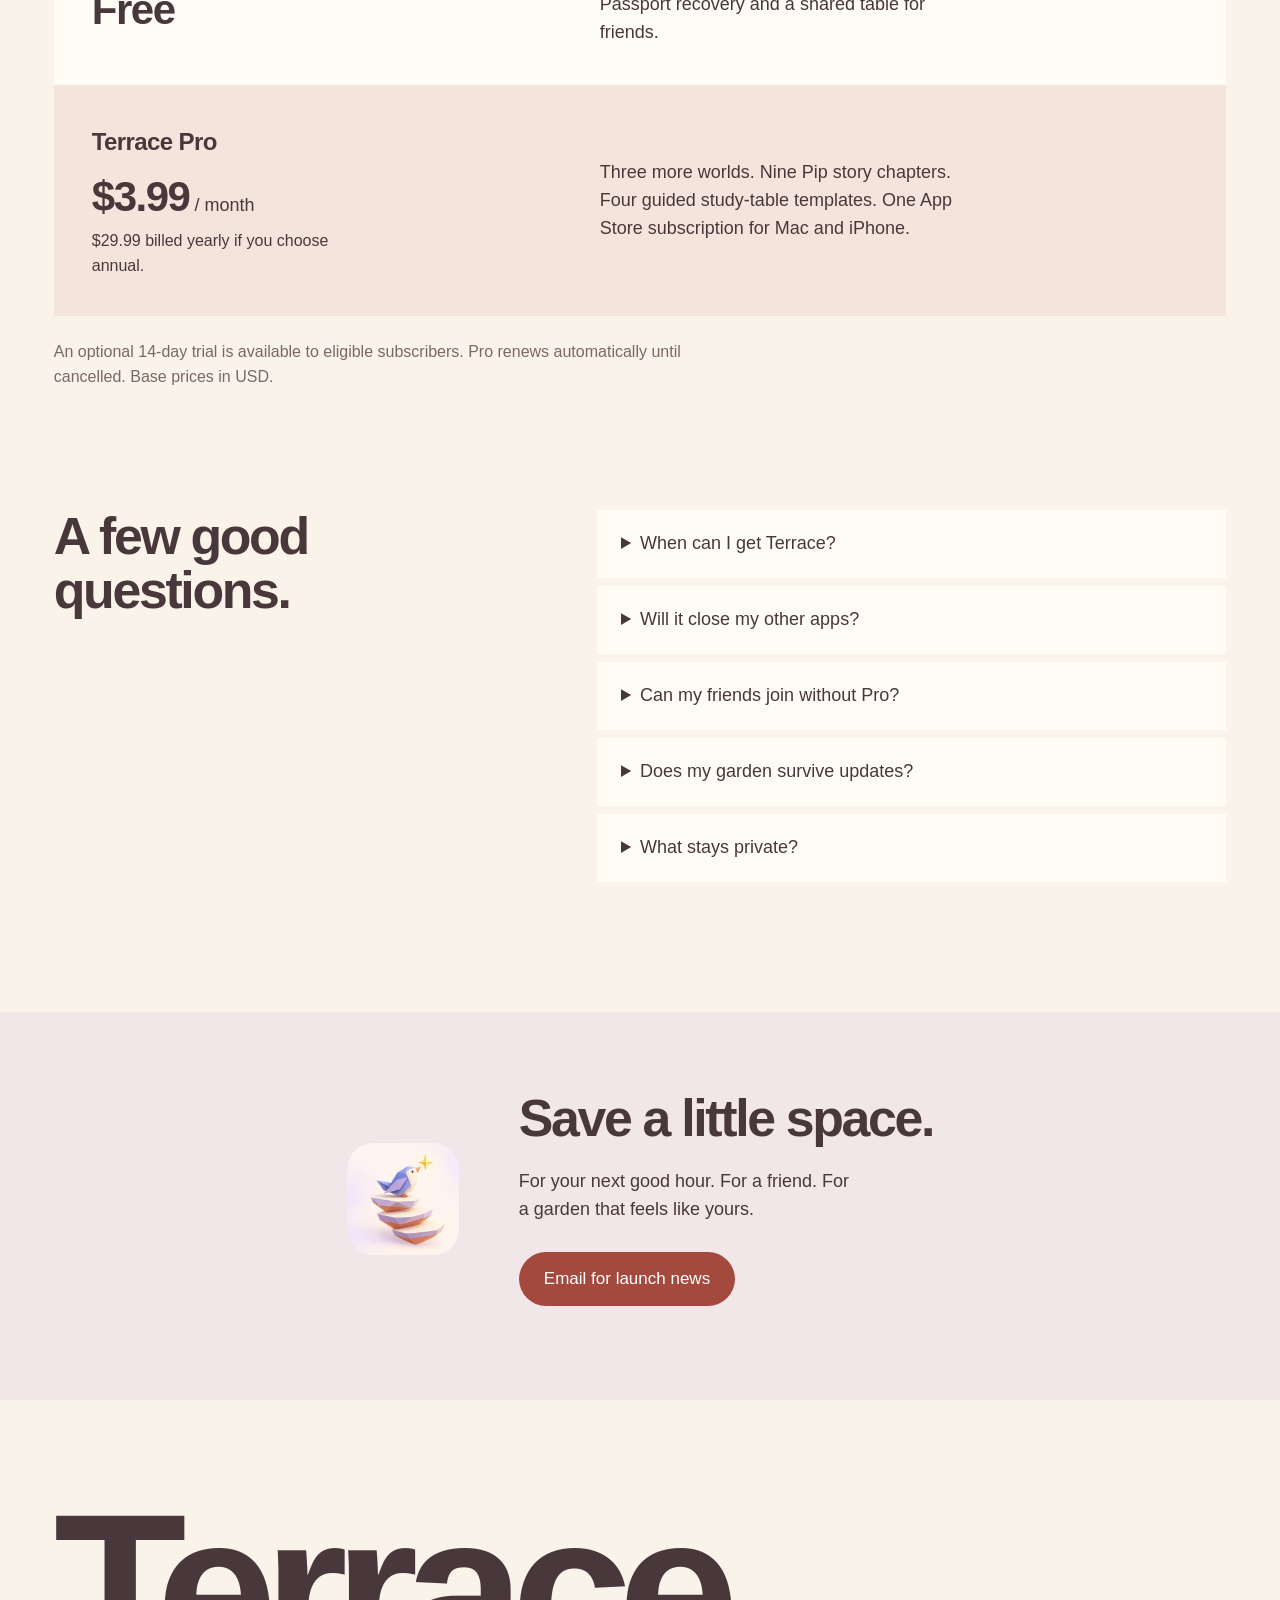
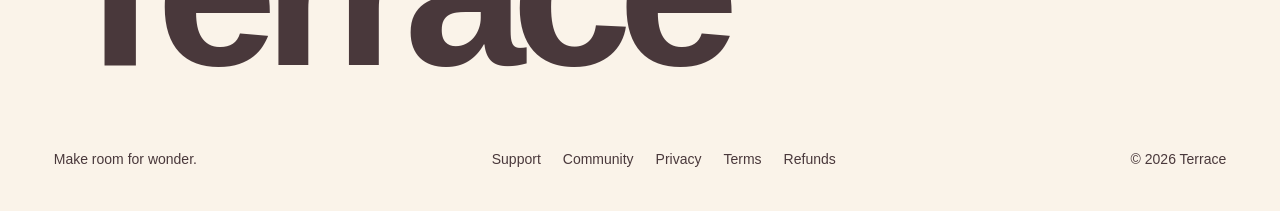
==== commit 217c73b4: "Clarify Terrace website policies and standalone billing" ====
--- a/docs/index.html
+++ b/docs/index.html
@@ -35,7 +35,15 @@
         <a class="button" href="#worlds">Find your world <span aria-hidden="true">↗</span></a>
       </div>
       <figure class="hero-garden">
-        <img src="assets/lantern-grove.webp" alt="An origami terrace with peach paper trees, lanterns, flowers and Pip perched on the fence." width="1520" height="860" fetchpriority="high">
+        <div class="garden-art">
+          <img src="assets/lantern-grove.webp" alt="An origami terrace with peach paper trees, lanterns, flowers and Pip perched on the fence." width="1520" height="860" fetchpriority="high">
+          <svg class="paper-lights hero-lights" viewBox="0 0 1520 860" aria-hidden="true" focusable="false">
+            <g class="hero-seed"><path d="M0-16 4-4 14 0 4 4 0 16-4 4-14 0-4-4Z"/></g>
+            <g transform="translate(600 370)"><path class="hero-glint glint-one" d="M0-13 3-3 11 0 3 3 0 13-3 3-11 0-3-3Z"/></g>
+            <g transform="translate(920 330)"><path class="hero-glint glint-two" d="M0-17 4-4 14 0 4 4 0 17-4 4-14 0-4-4Z"/></g>
+            <g transform="translate(1080 460)"><path class="hero-glint glint-three" d="M0-11 3-3 9 0 3 3 0 11-3 3-9 0-3-3Z"/></g>
+          </svg>
+        </div>
         <figcaption>Less checking. More growing.</figcaption>
       </figure>
     </section>
@@ -48,7 +56,13 @@
       <div class="world-heading frame"><h2 id="worlds-title">Pick a little escape.</h2><p>Same focus. A different kind of magic.</p></div>
       <div class="world-stage frame" data-ui>
         <div class="world-picture" role="tabpanel" id="world-panel" aria-labelledby="world-lantern">
+          <img id="world-previous" class="world-previous" src="assets/lantern-grove.webp" alt="" width="1520" height="860" aria-hidden="true" hidden>
           <img id="world-image" src="assets/lantern-grove.webp" alt="Lantern grove, with peach paper trees and a warm string of lanterns." width="1520" height="860" loading="lazy" decoding="async">
+          <svg class="paper-lights world-lights" viewBox="0 0 1520 860" aria-hidden="true" focusable="false">
+            <g transform="translate(560 380)"><path d="M0-14 4-4 12 0 4 4 0 14-4 4-12 0-4-4Z"/></g>
+            <g transform="translate(925 320)"><path d="M0-18 5-5 15 0 5 5 0 18-5 5-15 0-5-5Z"/></g>
+            <g transform="translate(1090 465)"><path d="M0-11 3-3 9 0 3 3 0 11-3 3-9 0-3-3Z"/></g>
+          </svg>
         </div>
         <div class="world-picker">
           <div class="world-tabs" role="tablist" aria-label="Garden worlds" aria-orientation="vertical">
@@ -70,7 +84,7 @@
       <div class="plan-intro"><h2 id="plans-title">Focus stays free.</h2><p>The things that help you show up belong in the free version. Pro adds a few more places to fall in love with.</p></div>
       <div class="plan-row"><div><h3>Terrace</h3><p class="price">Free</p></div><p>Focus sessions and app protection. Five magical worlds. Plants, decorations, Garden Passport recovery and a shared table for friends.</p></div>
       <div class="plan-row pro"><div><h3>Terrace Pro</h3><p class="price">$3.99<span> / month</span></p><p>$29.99 billed yearly if you choose annual.</p></div><p>Three more worlds. Nine Pip story chapters. Four guided study-table templates. One App Store subscription for Mac and iPhone.</p></div>
-      <p class="plan-terms">An optional 14-day trial is available to eligible subscribers. Pro renews automatically until cancelled. Planned US launch prices, in USD.</p>
+      <p class="plan-terms">An optional 14-day trial is available to eligible subscribers. Pro renews automatically until cancelled. Base prices in USD.</p>
     </section>
     <section class="questions frame" id="questions" aria-labelledby="questions-title">
       <h2 id="questions-title">A few good questions.</h2>
@@ -87,6 +101,6 @@
       <div><h2 id="launch-title">Save a little space.</h2><p>For your next good hour. For a friend. For a garden that feels like yours.</p><a class="button" href="mailto:veil@tryrlay.com?subject=Terrace%20launch%20news&amp;body=Please%20email%20me%20when%20Terrace%20is%20publicly%20available.%0A">Email for launch news</a></div>
     </section>
   </main>
-  <footer class="footer frame"><p class="footer-name" aria-hidden="true">Terrace</p><div class="footer-links"><p>Make room for wonder.</p><nav aria-label="Footer navigation"><a href="support/">Support</a><a href="community/">Community</a><a href="privacy/">Privacy</a><a href="https://www.apple.com/legal/internet-services/itunes/dev/stdeula/">Terms</a></nav><p>© 2026 Terrace</p></div></footer>
+  <footer class="footer frame"><p class="footer-name" aria-hidden="true">Terrace</p><div class="footer-links"><p>Make room for wonder.</p><nav aria-label="Footer navigation"><a href="support/">Support</a><a href="community/">Community</a><a href="privacy/">Privacy</a><a href="terms/">Terms</a><a href="refunds/">Refunds</a></nav><p>© 2026 Terrace</p></div></footer>
 </body>
 </html>
--- a/docs/landing.css
+++ b/docs/landing.css
@@ -40,7 +40,12 @@
 .button:hover { transform: translateY(-2px); }
 .button:active { transform: scale(.98); }
 .hero-garden { padding-top: 136px; position: relative; min-width: 0; }
-.hero-garden img { width: 116%; max-width: none; margin-left: -10%; }
+.garden-art { position: relative; width: 116%; margin-left: -10%; }
+.hero-garden img { width: 100%; max-width: none; }
+.paper-lights { position: absolute; inset: 0; width: 100%; height: 100%; pointer-events: none; overflow: visible; fill: #55B9FF; }
+.hero-seed,.hero-glint,.world-lights path { opacity: 0; transform-box: fill-box; transform-origin: center; }
+.hero-seed { transform-box: view-box; transform-origin: 0 0; }
+.glint-two { fill: #D5AA51; }
 /* Alpha-edge compositing preserves the native art's translucent paper light.
    These masks feather export boundaries; they do not paint a gradient surface. */
 .hero-garden img,.world-picture img {
@@ -56,8 +61,11 @@
 .world-heading { display: flex; align-items: end; justify-content: space-between; gap: 40px; }
 .world-heading p { max-width: 24ch; }
 .world-stage { display: grid; grid-template-columns: 8fr 4fr; gap: 3%; align-items: center; padding-top: 30px; }
-.world-picture { min-width: 0; }
+.world-picture { position: relative; min-width: 0; perspective: 1200px; }
 .world-picture img { width: 100%; }
+.world-picture img { transform-origin: 50% 80%; }
+.world-previous { position: absolute; inset: 0; }
+.world-previous[hidden] { display: none; }
 .world-picker { padding-left: 20px; }
 .world-tabs { display: flex; flex-direction: column; align-items: start; gap: 6px; }
 .world-tabs button { min-height: 48px; background: none; border: 0; padding: 8px 0; text-align: left; font-family: var(--round); font-size: 24px; font-weight: 500; letter-spacing: -.025em; }
@@ -100,7 +108,7 @@
   .hero-copy { padding-top: 62px; }
   h1 { font-size: 64px; }
   .hero-garden { padding-top: 160px; }
-  .hero-garden img { width: 125%; margin-left: -12%; }
+  .garden-art { width: 125%; margin-left: -12%; }
   .world-heading { align-items: start; }
   .world-stage { grid-template-columns: 7fr 5fr; gap: 0; }
   .world-tabs button { font-size: 21px; }
@@ -120,7 +128,8 @@
   .hero-copy p { font-size: 18px; margin-top: 24px; max-width: 29ch; }
   .hero-copy .button { margin-top: 24px; }
   .hero-garden { padding-top: 24px; margin-inline: -15px; width: calc(100% + 30px); }
-  .hero-garden img { width: 100%; max-width: 100%; margin-left: 0; }
+  .garden-art { width: 100%; margin-left: 0; }
+  .hero-garden img { max-width: 100%; }
   .hero-garden figcaption { margin-top: 8px; font-size: 15px; }
   .focus-intro { display: block; padding-top: 28px; padding-bottom: 72px; }
   .focus-intro h2 { font-size: 34px; max-width: 14ch; }
@@ -162,10 +171,24 @@
   .hero-copy h1 span { animation: line-arrive 700ms var(--ease) both; }
   .hero-copy h1 span+span { animation-delay: 70ms; }
   .hero-garden img { animation: garden-arrive 1100ms var(--ease) both; }
-  .world-picture.is-changing img { animation: world-arrive 600ms var(--ease); }
+  .hero-seed { animation: seed-journey 1550ms var(--ease) 150ms both; }
+  .hero-glint { animation: paper-glint 850ms ease-out both; }
+  .glint-one { animation-delay: 650ms; }
+  .glint-two { animation-delay: 800ms; }
+  .glint-three { animation-delay: 980ms; }
   @keyframes line-arrive { from { transform: translateY(14px); opacity: .1; } to { transform: none; opacity: 1; } }
   @keyframes garden-arrive { from { transform: translateY(24px) scale(.96); opacity: .1; } to { transform: none; opacity: 1; } }
-  @keyframes world-arrive { from { transform: translateY(10px) scale(.985); opacity: .3; } to { transform: none; opacity: 1; } }
+  @keyframes seed-journey {
+    0% { transform: translate(350px,470px) scale(.4) rotate(-30deg); opacity: 0; }
+    20% { opacity: .9; }
+    52% { transform: translate(735px,215px) scale(1) rotate(15deg); opacity: .9; }
+    100% { transform: translate(1080px,460px) scale(.3) rotate(65deg); opacity: 0; }
+  }
+  @keyframes paper-glint {
+    0% { transform: scale(.25) rotate(-25deg); opacity: 0; }
+    35% { transform: scale(1) rotate(0); opacity: .9; }
+    100% { transform: scale(.45) rotate(20deg); opacity: 0; }
+  }
 }
 @media (prefers-reduced-motion: reduce) {
   html { scroll-behavior: auto; }
